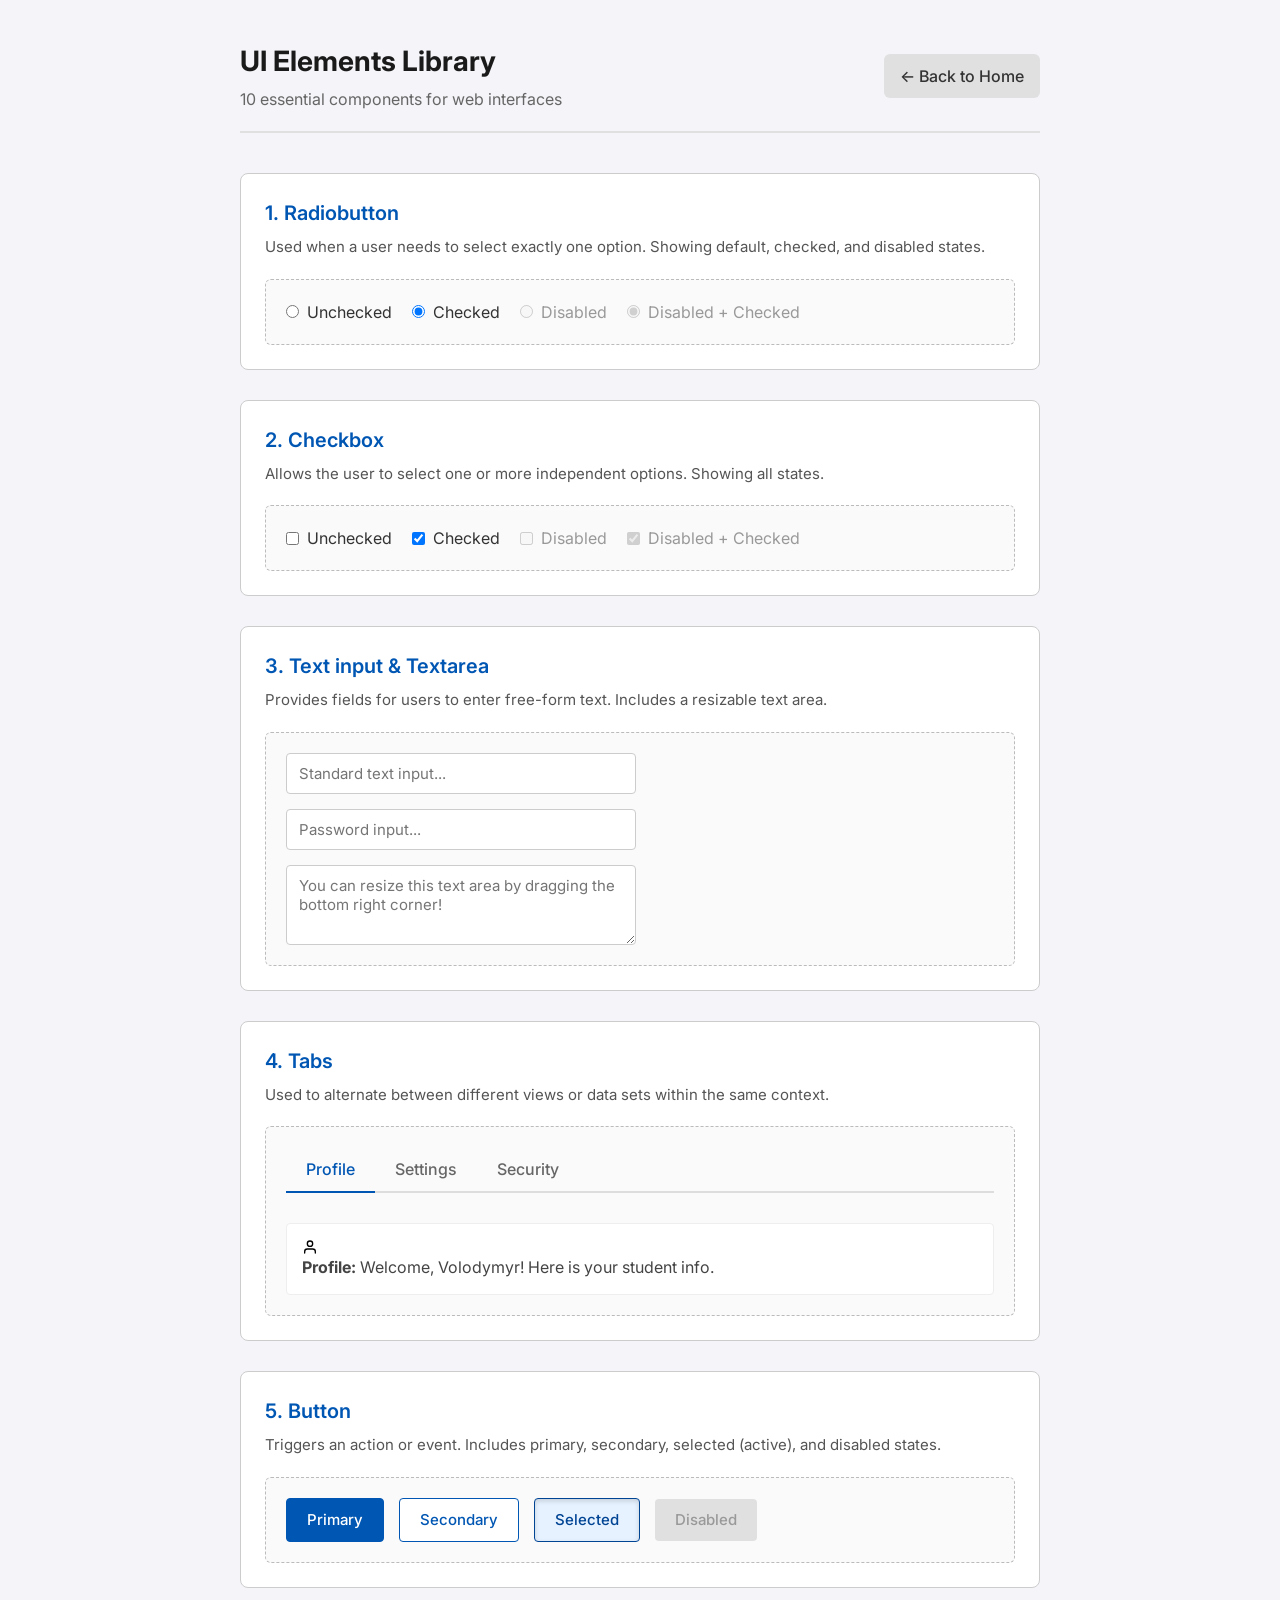
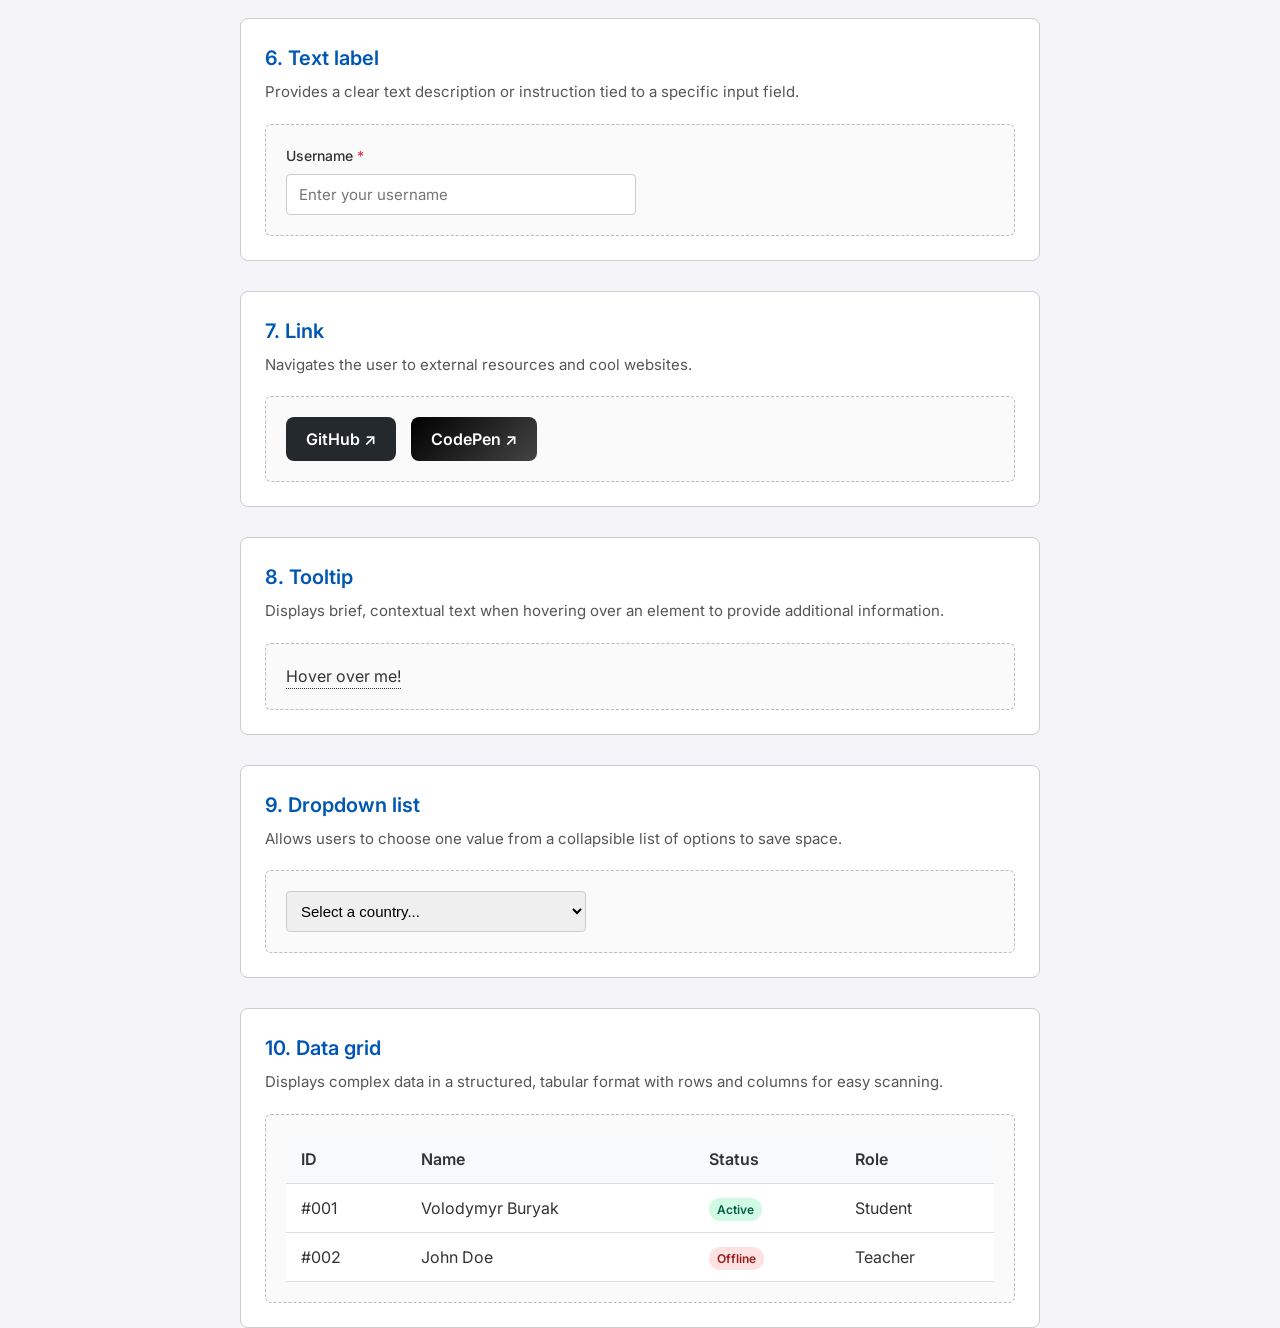
==== src/pages/elements.html @ 45704936 "Add initial UI elements and styles for the project" ====
<!DOCTYPE html>
<html lang="en">
<head>
    <meta charset="UTF-8">
    <meta name="viewport" content="width=device-width, initial-scale=1.0">
    <title>UI Elements - UI for students</title>
    <link rel="preconnect" href="https://fonts.googleapis.com">
    <link rel="preconnect" href="https://fonts.gstatic.com" crossorigin>
    <link href="https://fonts.googleapis.com/css2?family=Inter:wght@400;500;600;700&display=swap" rel="stylesheet">
    <link rel="stylesheet" href="/src/css/reset.css">
    <link rel="stylesheet" href="/src/css/elements.css">
    <script src="/src/js/elements.js" defer></script>
</head>
    <body>
        <div class="page-container">
            <header class="page-header">
                <div>
                    <h1>UI Elements Library</h1>
                    <p>10 essential components for web interfaces</p>
                </div>
                <a href="/src/index.html" class="back-btn">← Back to Home</a>
            </header>

            <main class="elements-grid">
                <div class="element-card">
                    <h2>1. Radiobutton</h2>
                    <p class="description">Used when a user needs to select exactly one option. Showing default, checked, and disabled states.</p>
                    <div class="demo-box">
                        <label class="radio-label">
                            <input type="radio" name="demo-radio"> Unchecked
                        </label>
                        <label class="radio-label">
                            <input type="radio" name="demo-radio" checked> Checked
                        </label>
                        <label class="radio-label disabled-label">
                            <input type="radio" name="demo-radio-disabled" disabled> Disabled
                        </label>
                        <label class="radio-label disabled-label">
                            <input type="radio" name="demo-radio-disabled" disabled checked> Disabled + Checked
                        </label>
                    </div>
                </div>

                <div class="element-card">
                    <h2>2. Checkbox</h2>
                    <p class="description">Allows the user to select one or more independent options. Showing all states.</p>
                    <div class="demo-box">
                        <label class="check-label">
                            <input type="checkbox"> Unchecked
                        </label>
                        <label class="check-label">
                            <input type="checkbox" checked> Checked
                        </label>
                        <label class="check-label disabled-label">
                            <input type="checkbox" disabled> Disabled
                        </label>
                        <label class="check-label disabled-label">
                            <input type="checkbox" disabled checked> Disabled + Checked
                        </label>
                    </div>
                </div>

                <div class="element-card">
                    <h2>3. Text input & Textarea</h2>
                    <p class="description">Provides fields for users to enter free-form text. Includes a resizable text area.</p>
                    <div class="demo-box flex-column">
                        <input type="text" class="ui-input" placeholder="Standard text input...">
                        <input type="password" class="ui-input" placeholder="Password input...">
                        <textarea class="ui-textarea" placeholder="You can resize this text area by dragging the bottom right corner!"></textarea>
                    </div>
                </div>

                <div class="element-card">
                    <h2>4. Tabs</h2>
                    <p class="description">Used to alternate between different views or data sets within the same context.</p>
                    <div class="demo-box flex-column">
                        <div class="ui-tabs">
                            <div class="tab active" data-tab="tab-profile">Profile</div>
                            <div class="tab" data-tab="tab-settings">Settings</div>
                            <div class="tab" data-tab="tab-security">Security</div>
                        </div>
                        <div id="tab-profile" class="tab-content" style="display: block;">
                            <img src="/src/svg/icon-profile.svg" alt="" width="16" height="16" class="tab-icon" style="vertical-align: text-bottom; margin-right: 4px;">
                            <strong>Profile:</strong> Welcome, Volodymyr! Here is your student info.
                        </div>
                        <div id="tab-settings" class="tab-content" style="display: none;">
                            <img src="/src/svg/icon-settings.svg" alt="" width="16" height="16" class="tab-icon" style="vertical-align: text-bottom; margin-right: 4px;">
                            <strong>Settings:</strong> Change your theme, notifications, and preferences here.
                        </div>
                        <div id="tab-security" class="tab-content" style="display: none;">
                            <img src="/src/svg/icon-security.svg" alt="" width="16" height="16" class="tab-icon" style="vertical-align: text-bottom; margin-right: 4px;">
                            <strong>Security:</strong> Manage your passwords and 2FA settings.
                        </div>
                    </div>
                </div>

                <div class="element-card">
                    <h2>5. Button</h2>
                    <p class="description">Triggers an action or event. Includes primary, secondary, selected (active), and disabled states.</p>
                    <div class="demo-box gap">
                        <button class="ui-btn primary">Primary</button>
                        <button class="ui-btn secondary">Secondary</button>
                        <button class="ui-btn secondary active">Selected</button>
                        <button class="ui-btn" disabled>Disabled</button>
                    </div>
                </div>

                <div class="element-card">
                    <h2>6. Text label</h2>
                    <p class="description">Provides a clear text description or instruction tied to a specific input field.</p>
                    <div class="demo-box flex-column">
                        <div class="input-group">
                            <label for="username" class="ui-label">Username <span class="required">*</span></label>
                            <input type="text" id="username" class="ui-input" placeholder="Enter your username">
                        </div>
                    </div>
                </div>

                <div class="element-card">
                    <h2>7. Link </h2>
                    <p class="description">Navigates the user to external resources and cool websites.</p>
                    <div class="demo-box gap">
                        <a href="https://github.com" target="_blank" class="ui-link cool-link github">GitHub ↗</a>
                        <a href="https://codepen.io" target="_blank" class="ui-link cool-link codepen">CodePen ↗</a>
                    </div>
                </div>

                <div class="element-card">
                    <h2>8. Tooltip</h2>
                    <p class="description">Displays brief, contextual text when hovering over an element to provide additional information.</p>
                    <div class="demo-box">
                        <span class="tooltip-container">
                            Hover over me!
                            <span class="tooltip-text">I am a helpful tooltip!</span>
                        </span>
                    </div>
                </div>

                <div class="element-card">
                    <h2>9. Dropdown list</h2>
                    <p class="description">Allows users to choose one value from a collapsible list of options to save space.</p>
                    <div class="demo-box">
                        <select class="ui-select">
                            <option value="" disabled selected>Select a country...</option>
                            <option value="ukraine">Ukraine</option>
                            <option value="uk">United Kingdom</option>
                            <option value="usa">United States</option>
                        </select>
                    </div>
                </div>

                <div class="element-card full-width">
                    <h2>10. Data grid</h2>
                    <p class="description">Displays complex data in a structured, tabular format with rows and columns for easy scanning.</p>
                    <div class="demo-box">
                        <table class="ui-table">
                            <thead>
                            <tr>
                                <th>ID</th>
                                <th>Name</th>
                                <th>Status</th>
                                <th>Role</th>
                            </tr>
                            </thead>
                            <tbody>
                            <tr>
                                <td>#001</td>
                                <td>Volodymyr Buryak</td>
                                <td><span class="badge active">Active</span></td>
                                <td>Student</td>
                            </tr>
                            <tr>
                                <td>#002</td>
                                <td>John Doe</td>
                                <td><span class="badge offline">Offline</span></td>
                                <td>Teacher</td>
                            </tr>
                            </tbody>
                        </table>
                    </div>
                </div>
            </main>
        </div>
    </body>
</html>
---- src/css/elements.css ----
body {
    font-family: 'Inter', Arial, sans-serif;
    background-color: #f4f4f9;
    color: #333;
    padding: 40px 20px;
}

.page-container {
    max-width: 800px;
    margin: 0 auto;
}

.page-header {
    display: flex;
    justify-content: space-between;
    align-items: center;
    margin-bottom: 40px;
    padding-bottom: 20px;
    border-bottom: 2px solid #e0e0e0;
}

.page-header h1 {
    font-size: 28px;
    font-weight: bold;
    color: #1a1a1a;
}

.page-header p {
    color: #666;
    margin-top: 5px;
}

.back-btn {
    background-color: #e0e0e0;
    color: #333;
    padding: 10px 16px;
    border-radius: 6px;
    font-weight: 500;
    transition: background-color 0.2s ease;
}

.back-btn:hover {
    background-color: #cccccc;
}

.elements-grid {
    display: flex;
    flex-direction: column;
    gap: 30px;
}

.element-card {
    background-color: #ffffff;
    border: 1px solid #ccc;
    border-radius: 8px;
    padding: 24px;
}

.element-card h2 {
    font-size: 20px;
    font-weight: 600;
    margin-bottom: 8px;
    color: #0056b3;
}

.description {
    color: #555;
    font-size: 15px;
    margin-bottom: 20px;
    line-height: 1.5;
}

.demo-box {
    background-color: #fafafa;
    border: 1px dashed #bbb;
    border-radius: 6px;
    padding: 20px;
    display: flex;
    flex-wrap: wrap;
    align-items: center;
}

.demo-box.flex-column {
    flex-direction: column;
    align-items: flex-start;
    gap: 15px;
}

.demo-box.gap {
    gap: 15px;
}

.radio-label, .check-label {
    display: inline-flex;
    align-items: center;
    margin-right: 20px;
    cursor: pointer;
    user-select: none;
}
.radio-label input, .check-label input {
    margin-right: 8px;
    cursor: pointer;
}

.disabled-label {
    color: #999;
    cursor: not-allowed;
}

.disabled-label input {
    cursor: not-allowed;
}

.ui-input, .ui-textarea {
    width: 100%;
    max-width: 350px;
    padding: 10px 12px;
    border: 1px solid #ccc;
    border-radius: 4px;
    font-family: inherit;
    font-size: 15px;
}

.ui-input:focus, .ui-textarea:focus {
    border-color: #0056b3;
    outline: none;
    box-shadow: 0 0 0 3px rgba(0, 86, 179, 0.1);
}

.ui-textarea {
    resize: vertical;
    min-height: 80px;
}

.input-group {
    display: flex;
    flex-direction: column;
    gap: 8px;
    width: 100%;
}
.ui-label {
    font-weight: 500;
    font-size: 14px;
    cursor: pointer;
}

.ui-label .required {
    color: #dc3545;
}

.ui-tabs {
    display: flex;
    border-bottom: 2px solid #ddd;
    width: 100%;
    margin-bottom: 15px;
}

.tab {
    padding: 10px 20px;
    cursor: pointer;
    font-weight: 500;
    color: #666;
    border-bottom: 2px solid transparent;
    margin-bottom: -2px;
    transition: all 0.2s ease;
}

.tab:hover {
    color: #0056b3;
}

.tab.active {
    color: #0056b3;
    border-bottom-color: #0056b3;
}

.tab-content {
    padding: 15px;
    color: #444;
    background-color: #fff;
    border: 1px solid #eee;
    border-radius: 4px;
    width: 100%;
}

.ui-btn {
    padding: 10px 20px;
    border-radius: 4px;
    font-size: 15px;
    font-weight: 500;
    cursor: pointer;
    transition: background-color 0.2s ease, box-shadow 0.2s ease;
}

.ui-btn.primary {
    background-color: #0056b3;
    color: white;
    border: 1px solid #0056b3;
}

.ui-btn.primary:hover {
    background-color: #004494;
    border-color: #004494;
}

.ui-btn.secondary {
    background-color: white;
    color: #0056b3;
    border: 1px solid #0056b3;
}

.ui-btn.secondary:hover {
    background-color: #f0f7ff;
}

.ui-btn.secondary.active {
    background-color: #e6f2ff;
    color: #004494;
    border: 1px solid #004494;
    box-shadow: inset 0 2px 5px rgba(0, 0, 0, 0.15);
}

.ui-btn:disabled {
    background-color: #e0e0e0;
    color: #999; cursor: not-allowed;
    border: none;
}

.cool-link {
    display: inline-block;
    text-decoration: none;
    padding: 10px 20px;
    border-radius: 8px;
    font-weight: 600;
    color: #ffffff;
    transition: transform 0.2s ease, box-shadow 0.2s ease;
}

.cool-link:hover {
    transform: translateY(-2px);
    box-shadow: 0 4px 10px rgba(0, 0, 0, 0.15);
    color: #ffffff;
}

.github {
    background-color: #24292e;
}

.codepen {
    background: linear-gradient(135deg, #000000, #444444);
}

.tooltip-container {
    position: relative;
    display: inline-block;
    border-bottom: 1px dotted #333;
    cursor: help;
}

.tooltip-text {
    visibility: hidden;
    width: 160px;
    background-color: #333;
    color: #fff;
    text-align: center;
    border-radius: 4px;
    padding: 8px;
    position: absolute;
    z-index: 1;
    bottom: 125%;
    left: 50%;
    margin-left: -80px;
    font-size: 13px;
    opacity: 0;
    transition: opacity 0.3s;
}

.tooltip-text::after {
    content: "";
    position: absolute;
    top: 100%;
    left: 50%;
    margin-left: -5px;
    border-width: 5px;
    border-style: solid;
    border-color: #333 transparent transparent transparent;
}

.tooltip-container:hover .tooltip-text {
    visibility: visible;
    opacity: 1;
}

.ui-select {
    width: 100%;
    max-width: 300px;
    padding: 10px;
    border: 1px solid #ccc;
    border-radius: 4px;
    font-size: 15px;
    cursor: pointer;
}

.ui-select:focus {
    border-color: #0056b3;
    outline: none;
}

.ui-table {
    width: 100%;
    border-collapse: collapse;
    background-color: white;
}
.ui-table th, .ui-table td {
    padding: 12px 15px;
    text-align: left;
    border-bottom: 1px solid #ddd;
}
.ui-table th {
    background-color: #f8f9fa;
    font-weight: 600;
    color: #333;
}

.ui-table tbody tr:hover {
    background-color: #f1f5f9;
}

.badge {
    padding: 4px 8px;
    border-radius: 12px;
    font-size: 12px;
    font-weight: 600;
}

.badge.active {
    background-color: #d1fae5;
    color: #065f46;
}

.badge.offline {
    background-color: #fee2e2;
    color: #991b1b;
}

@media (max-width: 600px) {
    .page-header {
        flex-direction: column;
        align-items: flex-start;
        gap: 15px;
    }

    .demo-box {
        flex-direction: column;
        align-items: flex-start;
    }

    .radio-label, .check-label {
        margin-bottom: 10px;
    }

    .cool-link {
        width: 100%;
        text-align: center;
    }
}
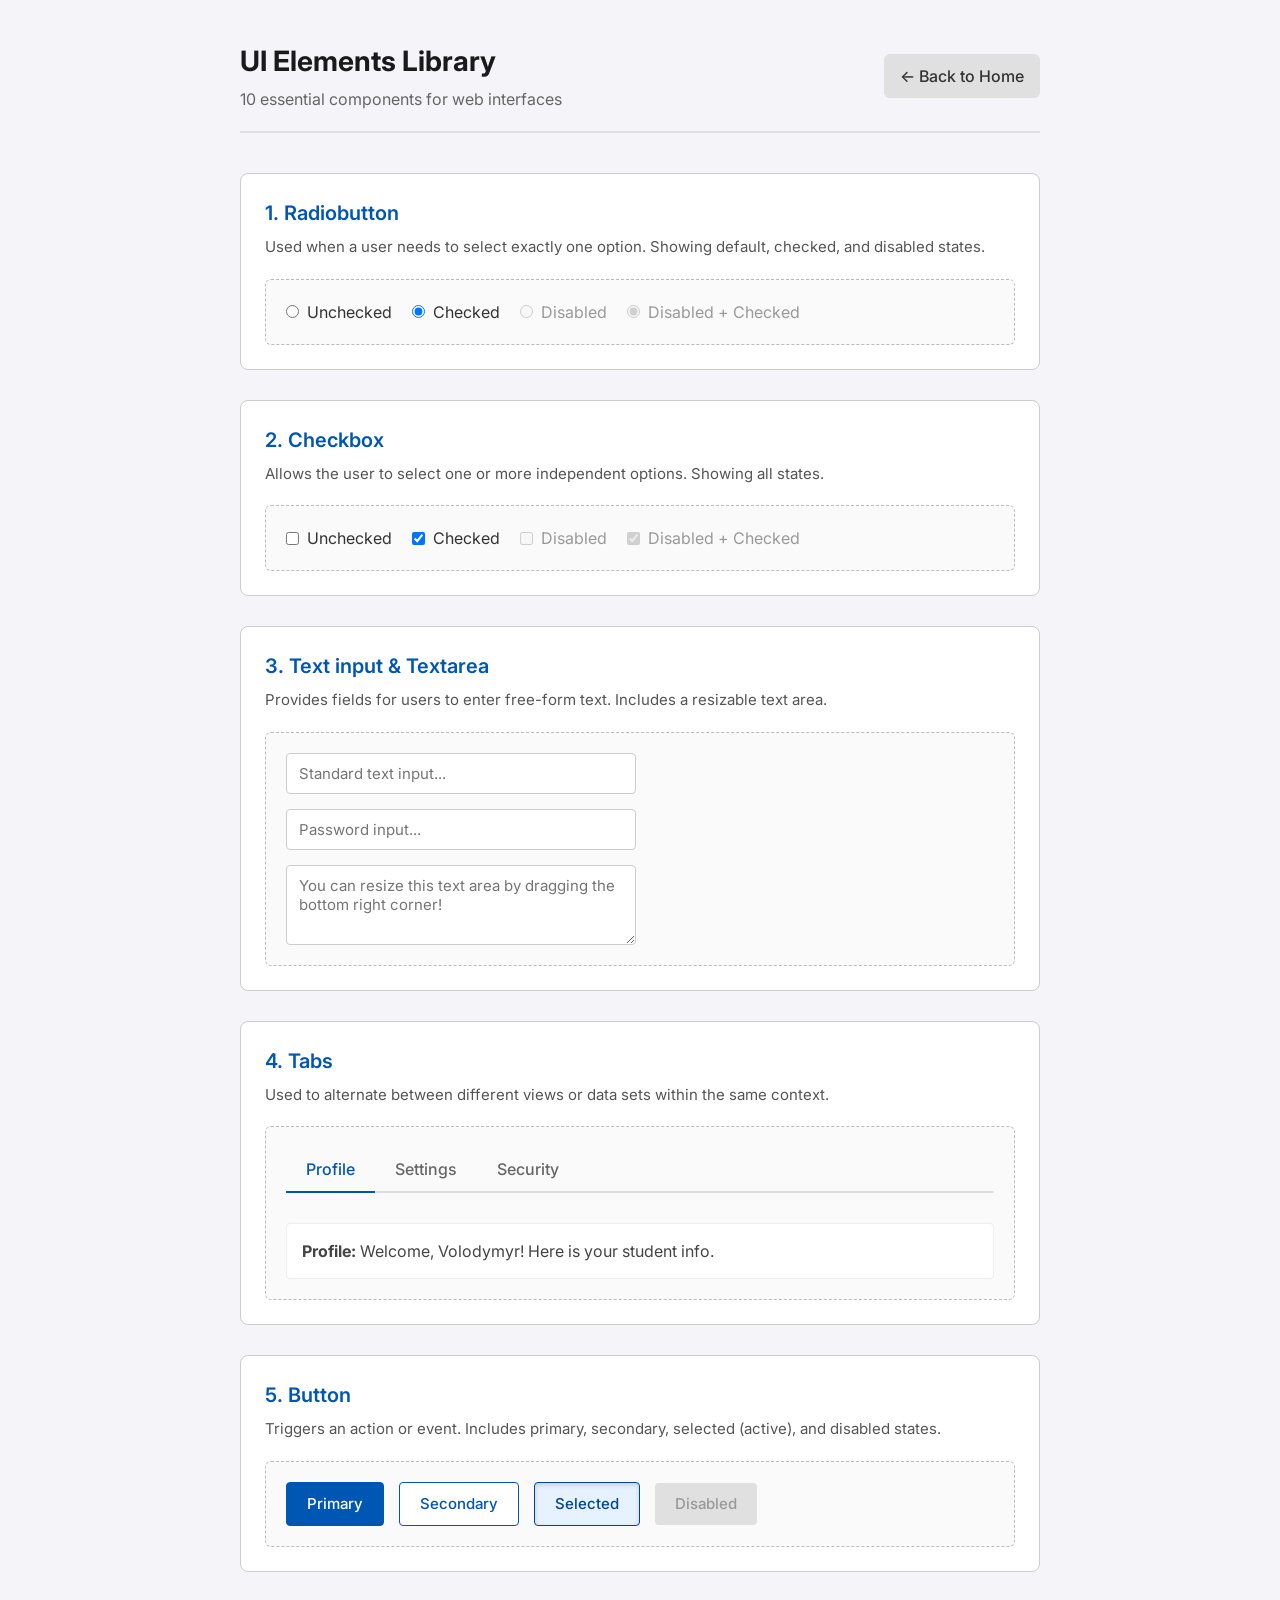
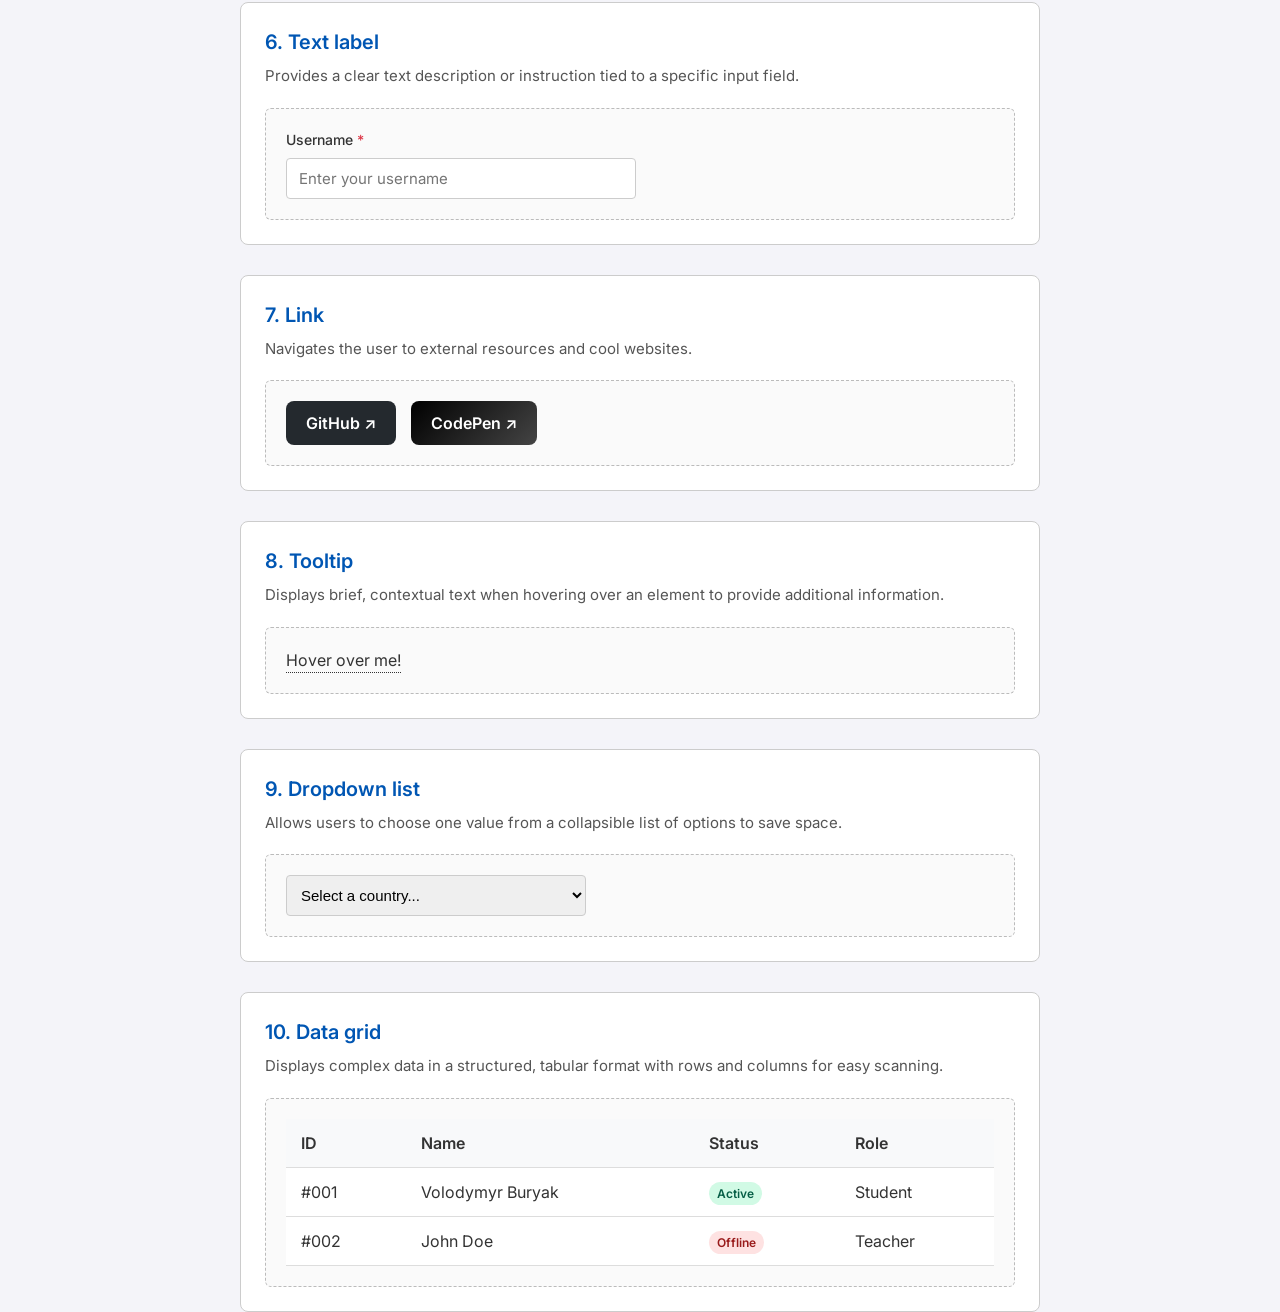
==== commit fb8a9847: "Update resource paths in elements.html and index.html; remove unused icon SVGs" ====
--- a/src/pages/elements.html
+++ b/src/pages/elements.html
@@ -7,9 +7,9 @@
     <link rel="preconnect" href="https://fonts.googleapis.com">
     <link rel="preconnect" href="https://fonts.gstatic.com" crossorigin>
     <link href="https://fonts.googleapis.com/css2?family=Inter:wght@400;500;600;700&display=swap" rel="stylesheet">
-    <link rel="stylesheet" href="/src/css/reset.css">
-    <link rel="stylesheet" href="/src/css/elements.css">
-    <script src="/src/js/elements.js" defer></script>
+    <link rel="stylesheet" href="../css/reset.css">
+    <link rel="stylesheet" href="../css/elements.css">
+    <script src="../js/elements.js"></script>
 </head>
     <body>
         <div class="page-container">
@@ -18,7 +18,7 @@
                     <h1>UI Elements Library</h1>
                     <p>10 essential components for web interfaces</p>
                 </div>
-                <a href="/src/index.html" class="back-btn">← Back to Home</a>
+                <a href="/index.html" class="back-btn">← Back to Home</a>
             </header>
 
             <main class="elements-grid">
@@ -80,15 +80,12 @@
                             <div class="tab" data-tab="tab-security">Security</div>
                         </div>
                         <div id="tab-profile" class="tab-content" style="display: block;">
-                            <img src="/src/svg/icon-profile.svg" alt="" width="16" height="16" class="tab-icon" style="vertical-align: text-bottom; margin-right: 4px;">
                             <strong>Profile:</strong> Welcome, Volodymyr! Here is your student info.
                         </div>
                         <div id="tab-settings" class="tab-content" style="display: none;">
-                            <img src="/src/svg/icon-settings.svg" alt="" width="16" height="16" class="tab-icon" style="vertical-align: text-bottom; margin-right: 4px;">
                             <strong>Settings:</strong> Change your theme, notifications, and preferences here.
                         </div>
                         <div id="tab-security" class="tab-content" style="display: none;">
-                            <img src="/src/svg/icon-security.svg" alt="" width="16" height="16" class="tab-icon" style="vertical-align: text-bottom; margin-right: 4px;">
                             <strong>Security:</strong> Manage your passwords and 2FA settings.
                         </div>
                     </div>
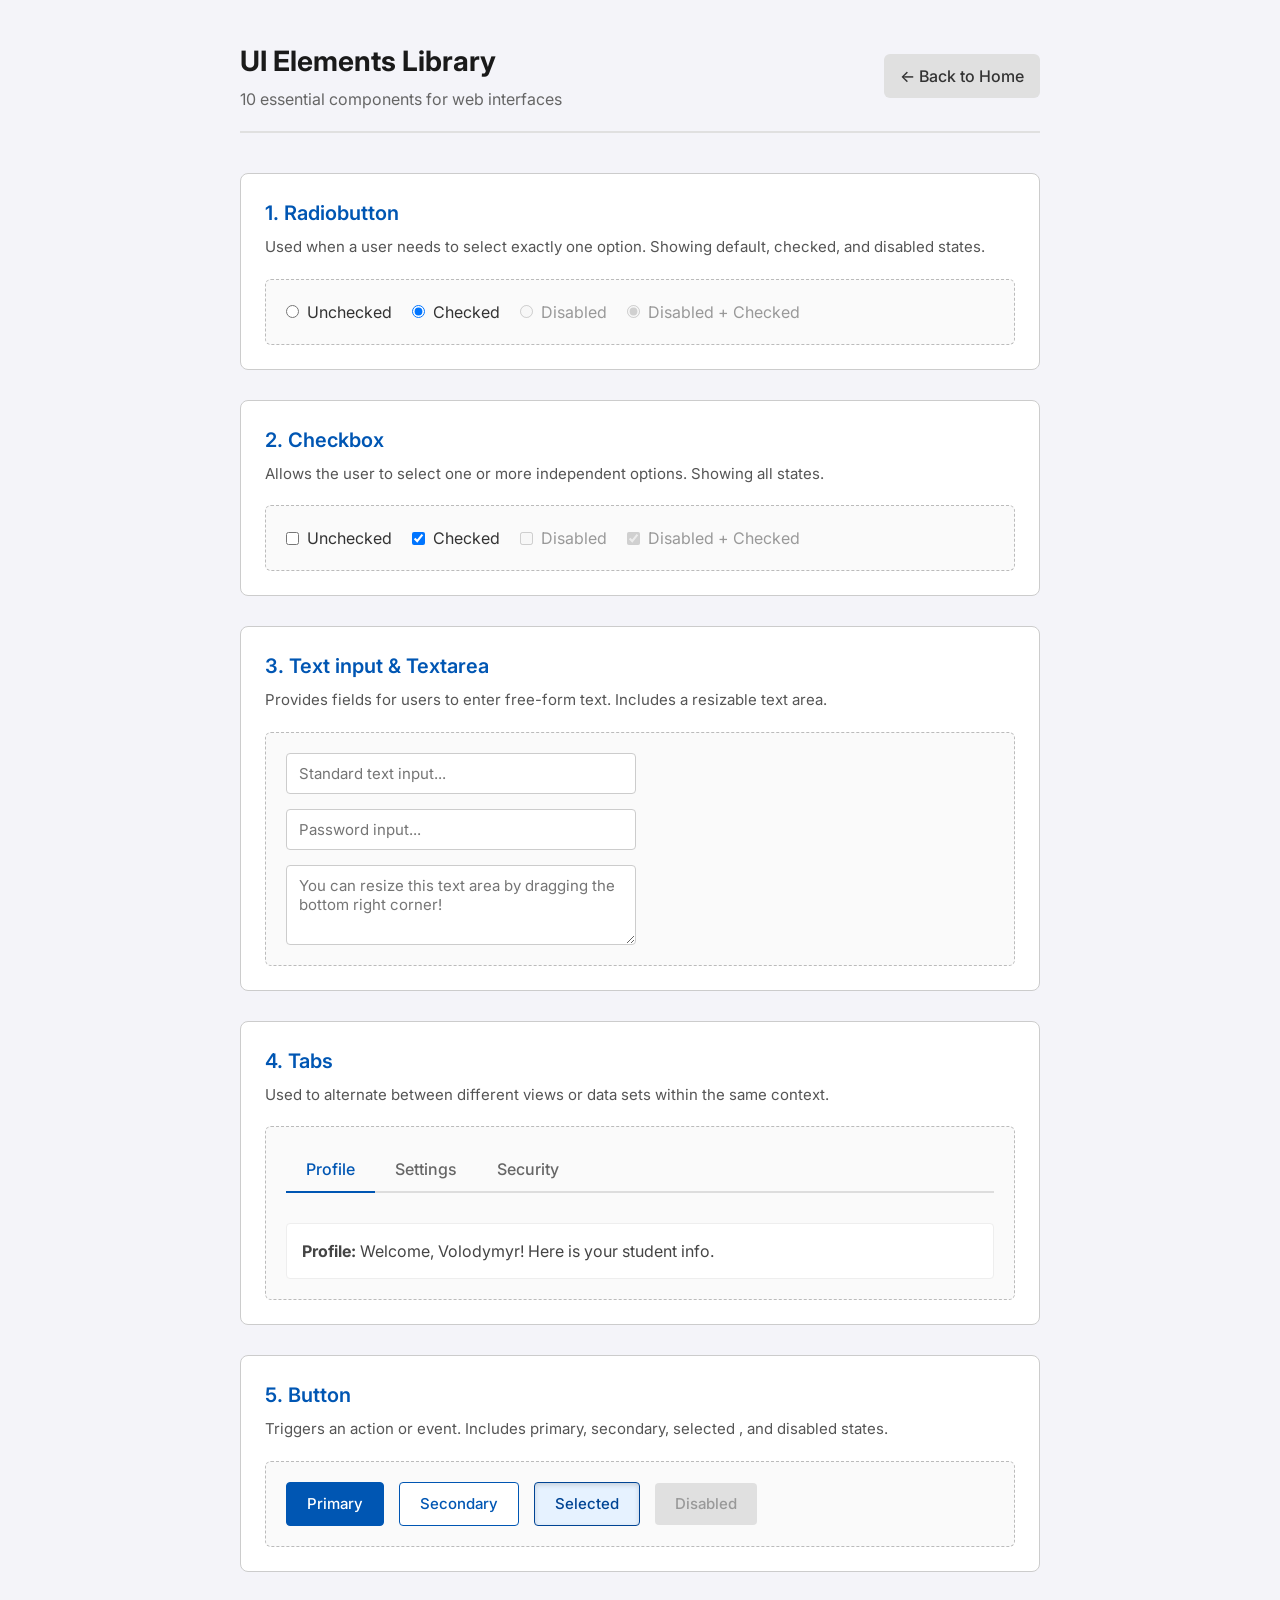
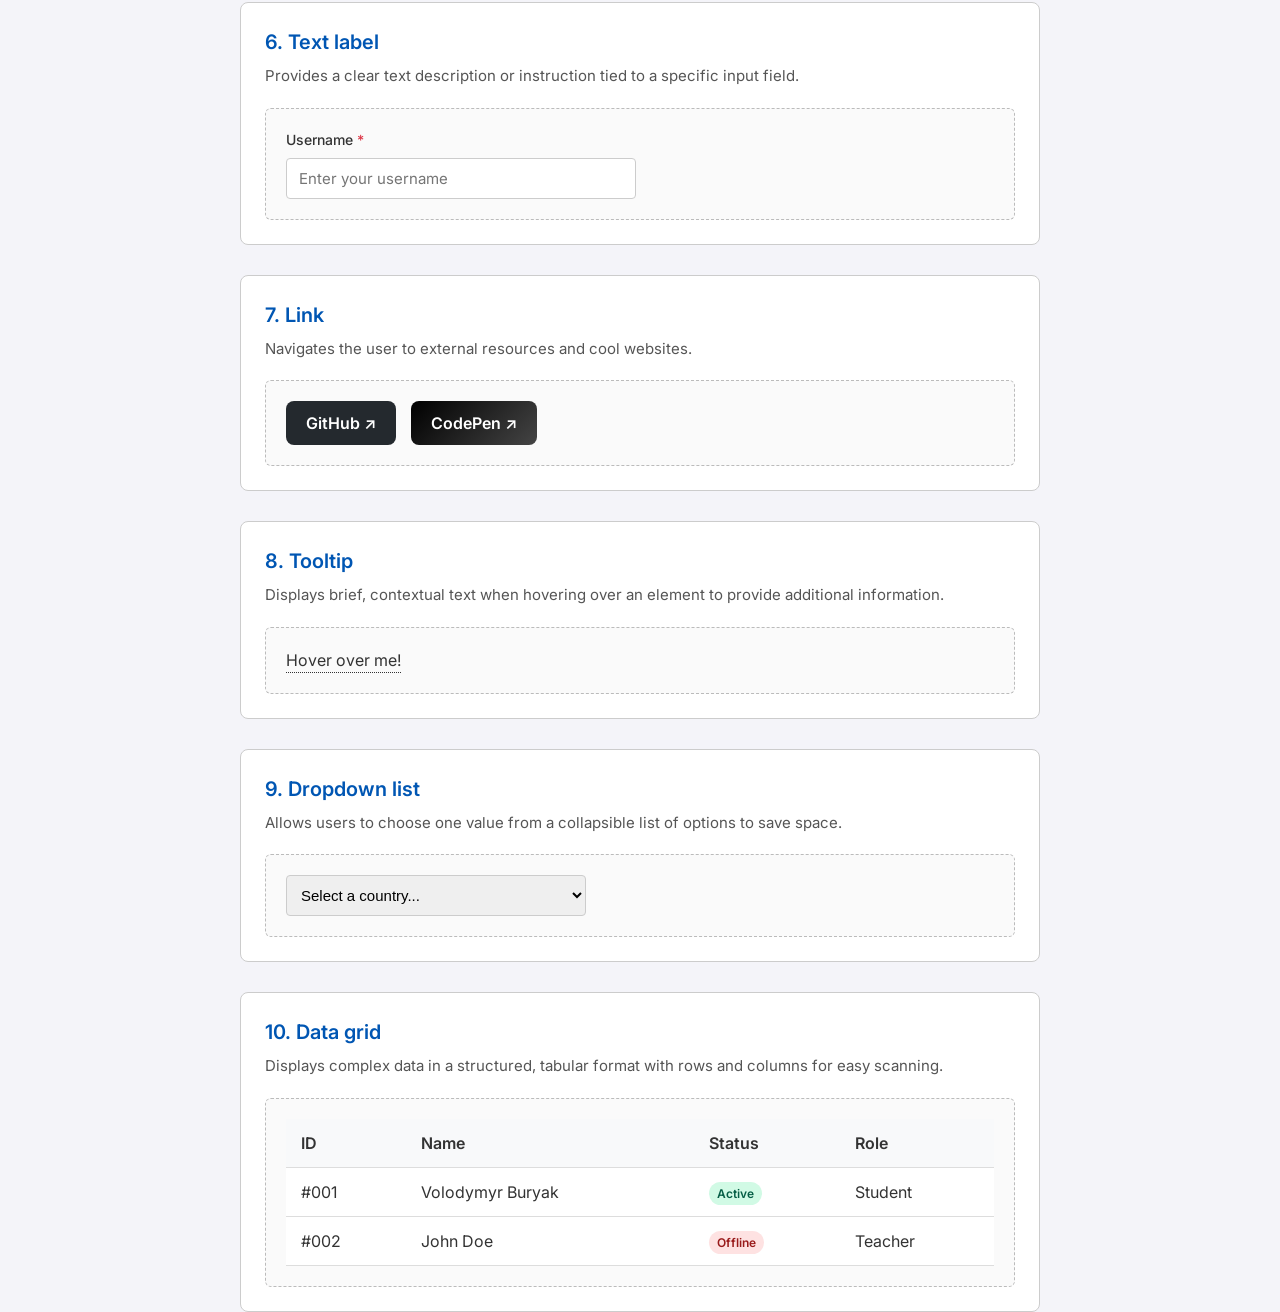
==== commit 511f39e1: "Enhance button interactions with scale effect on active state in CSS" ====
--- a/src/pages/elements.html
+++ b/src/pages/elements.html
@@ -18,7 +18,7 @@
                     <h1>UI Elements Library</h1>
                     <p>10 essential components for web interfaces</p>
                 </div>
-                <a href="/index.html" class="back-btn">← Back to Home</a>
+                <a href="../../index.html" class="back-btn">&larr; Back to Home</a>
             </header>
 
             <main class="elements-grid">
@@ -93,7 +93,7 @@
 
                 <div class="element-card">
                     <h2>5. Button</h2>
-                    <p class="description">Triggers an action or event. Includes primary, secondary, selected (active), and disabled states.</p>
+                    <p class="description">Triggers an action or event. Includes primary, secondary, selected , and disabled states.</p>
                     <div class="demo-box gap">
                         <button class="ui-btn primary">Primary</button>
                         <button class="ui-btn secondary">Secondary</button>
--- a/src/css/elements.css
+++ b/src/css/elements.css
@@ -36,11 +36,15 @@
     padding: 10px 16px;
     border-radius: 6px;
     font-weight: 500;
-    transition: background-color 0.2s ease;
+    transition: background-color 0.2s ease, transform 0.1s ease;
 }
 
 .back-btn:hover {
     background-color: #cccccc;
+}
+
+.back-btn:active {
+    transform: scale(0.95);
 }
 
 .elements-grid {
@@ -97,6 +101,7 @@
     cursor: pointer;
     user-select: none;
 }
+
 .radio-label input, .check-label input {
     margin-right: 8px;
     cursor: pointer;
@@ -138,6 +143,7 @@
     gap: 8px;
     width: 100%;
 }
+
 .ui-label {
     font-weight: 500;
     font-size: 14px;
@@ -189,7 +195,11 @@
     font-size: 15px;
     font-weight: 500;
     cursor: pointer;
-    transition: background-color 0.2s ease, box-shadow 0.2s ease;
+    transition: background-color 0.2s ease, box-shadow 0.2s ease, transform 0.1s ease;
+}
+
+.ui-btn:not(:disabled):not(.active):active {
+    transform: scale(0.95);
 }
 
 .ui-btn.primary {
@@ -218,11 +228,13 @@
     color: #004494;
     border: 1px solid #004494;
     box-shadow: inset 0 2px 5px rgba(0, 0, 0, 0.15);
+    cursor: default;
 }
 
 .ui-btn:disabled {
     background-color: #e0e0e0;
-    color: #999; cursor: not-allowed;
+    color: #999;
+    cursor: not-allowed;
     border: none;
 }
 
@@ -240,6 +252,11 @@
     transform: translateY(-2px);
     box-shadow: 0 4px 10px rgba(0, 0, 0, 0.15);
     color: #ffffff;
+}
+
+.cool-link:active {
+    transform: translateY(0) scale(0.97);
+    box-shadow: 0 2px 4px rgba(0, 0, 0, 0.15);
 }
 
 .github {
@@ -311,11 +328,13 @@
     border-collapse: collapse;
     background-color: white;
 }
+
 .ui-table th, .ui-table td {
     padding: 12px 15px;
     text-align: left;
     border-bottom: 1px solid #ddd;
 }
+
 .ui-table th {
     background-color: #f8f9fa;
     font-weight: 600;
